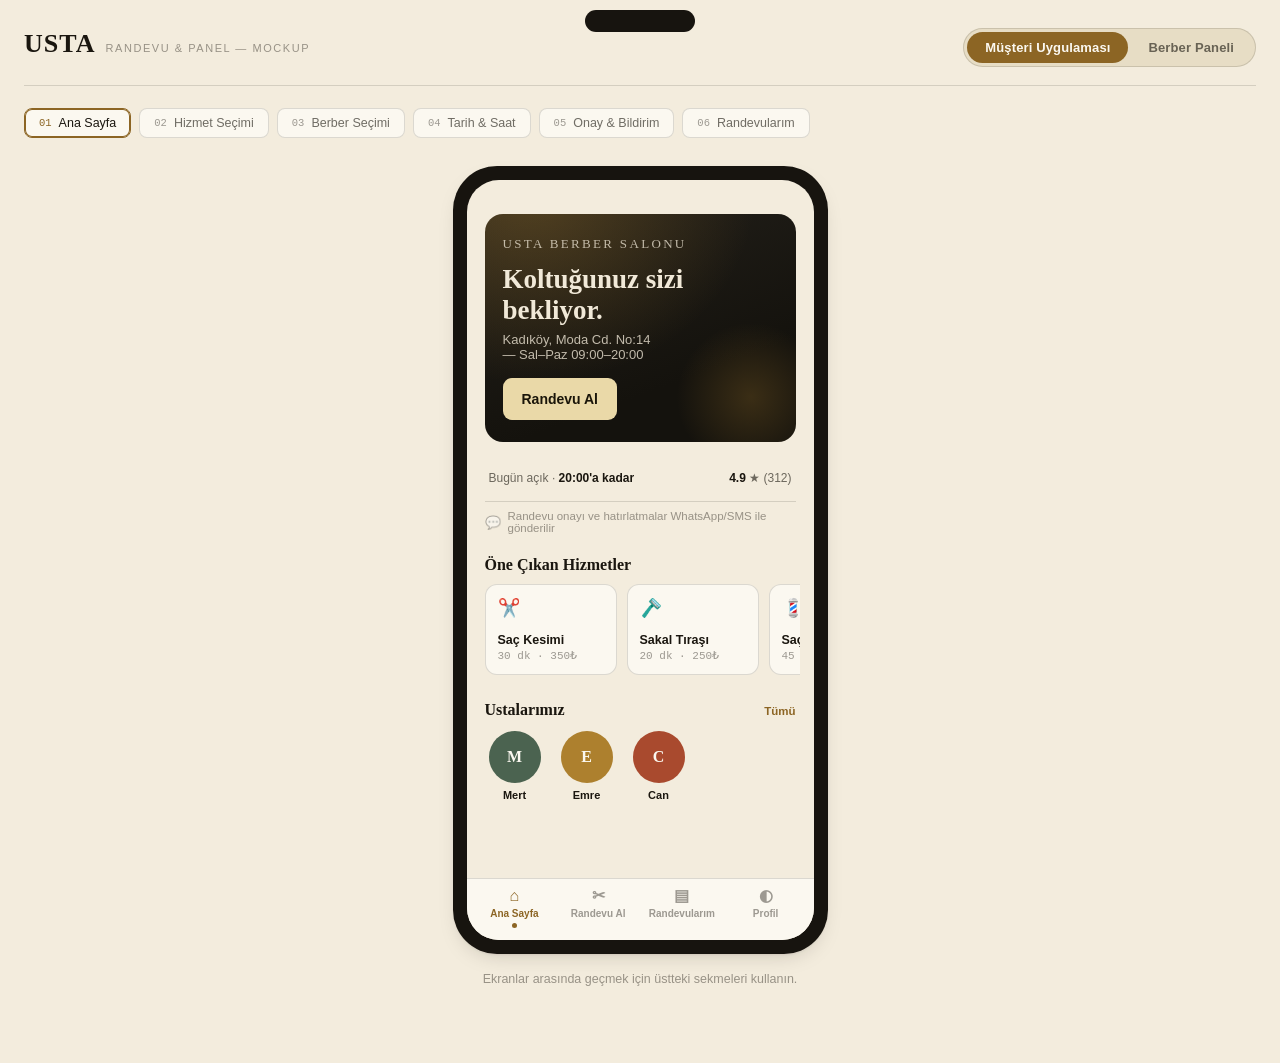
==== public/index.html @ b6a9d885 "Add standalone index.html for static hosting (Vercel) Wraps the mockup fragment in a full HTML docum" ====
<!DOCTYPE html>
<html lang="tr">
<head>
<meta charset="UTF-8">
<meta name="viewport" content="width=device-width, initial-scale=1.0">
<title>USTA — Randevu &amp; Panel Mockup</title>
<style>
  /* ---------- Tokens ---------- */
  :root{
    --ink:#17140F;
    --ink-soft:#2A251C;
    --paper:#F3ECDD;
    --paper-soft:#E7DDC5;
    --brass:#AD802E;
    --brass-strong:#7E5C1E;
    --moss:#4B6350;
    --moss-strong:#374A3C;
    --rust:#A94A2E;

    --bg:#F3ECDD;
    --surface:#FBF8F0;
    --surface-2:#E7DDC5;
    --text:#1A160F;
    --text-muted:rgba(26,22,15,.62);
    --text-faint:rgba(26,22,15,.42);
    --border:rgba(26,22,15,.14);
    --border-strong:rgba(26,22,15,.26);
    --accent:#8C6524;
    --accent-ink:#FBF8F0;
    --shadow: 0 1px 2px rgba(26,22,15,.06), 0 8px 24px -12px rgba(26,22,15,.28);
    --wa-bg:#DCF8C6;
    --wa-text:#1A1509;

    --font-display: "Iowan Old Style","Palatino Linotype",Palatino,"Book Antiqua",Georgia,serif;
    --font-body: -apple-system,BlinkMacSystemFont,"Segoe UI","Helvetica Neue",Arial,sans-serif;
    --font-mono: ui-monospace,"Cascadia Mono","SF Mono",Consolas,"Liberation Mono",monospace;
  }
  @media (prefers-color-scheme: dark){
    :root{
      --bg:#15120D;
      --surface:#211D16;
      --surface-2:#2A251C;
      --text:#F1E9D8;
      --text-muted:rgba(241,233,216,.64);
      --text-faint:rgba(241,233,216,.42);
      --border:rgba(241,233,216,.14);
      --border-strong:rgba(241,233,216,.24);
      --accent:#CDA34F;
      --accent-ink:#1A1509;
      --shadow: 0 1px 2px rgba(0,0,0,.4), 0 12px 28px -14px rgba(0,0,0,.7);
      --wa-bg:#065143;
      --wa-text:#E9EDEF;
    }
  }
  :root[data-theme="dark"]{
    --bg:#15120D; --surface:#211D16; --surface-2:#2A251C;
    --text:#F1E9D8; --text-muted:rgba(241,233,216,.64); --text-faint:rgba(241,233,216,.42);
    --border:rgba(241,233,216,.14); --border-strong:rgba(241,233,216,.24);
    --accent:#CDA34F; --accent-ink:#1A1509;
    --shadow: 0 1px 2px rgba(0,0,0,.4), 0 12px 28px -14px rgba(0,0,0,.7);
    --wa-bg:#065143; --wa-text:#E9EDEF;
  }
  :root[data-theme="light"]{
    --bg:#F3ECDD; --surface:#FBF8F0; --surface-2:#E7DDC5;
    --text:#1A160F; --text-muted:rgba(26,22,15,.62); --text-faint:rgba(26,22,15,.42);
    --border:rgba(26,22,15,.14); --border-strong:rgba(26,22,15,.26);
    --accent:#8C6524; --accent-ink:#FBF8F0;
    --shadow: 0 1px 2px rgba(26,22,15,.06), 0 8px 24px -12px rgba(26,22,15,.28);
    --wa-bg:#DCF8C6; --wa-text:#1A1509;
  }

  *{box-sizing:border-box;}
  html,body{margin:0;padding:0;}
  body{
    background:var(--bg);
    color:var(--text);
    font-family:var(--font-body);
    -webkit-font-smoothing:antialiased;
    min-height:100vh;
  }
  ::selection{ background:var(--accent); color:var(--accent-ink); }
  :focus-visible{ outline:2px solid var(--accent); outline-offset:2px; border-radius:4px; }
  button{ font-family:inherit; }
  @media (prefers-reduced-motion: reduce){
    *{ animation-duration:.001ms !important; transition-duration:.001ms !important; }
  }

  .tabular{ font-variant-numeric:tabular-nums; }

  /* ---------- Outer chrome (prototype shell, deliberately distinct from in-app UI) ---------- */
  .shell{
    max-width:1280px;
    margin:0 auto;
    padding:28px 24px 64px;
  }
  .masthead{
    display:flex;
    align-items:baseline;
    justify-content:space-between;
    gap:24px;
    flex-wrap:wrap;
    padding-bottom:18px;
    margin-bottom:22px;
    border-bottom:1px solid var(--border);
  }
  .brandmark{
    display:flex;
    align-items:baseline;
    gap:10px;
  }
  .brandmark .mark{
    font-family:var(--font-display);
    font-size:26px;
    font-weight:600;
    letter-spacing:.04em;
  }
  .brandmark .sub{
    font-size:11px;
    text-transform:uppercase;
    letter-spacing:.14em;
    color:var(--text-faint);
  }
  .modeswitch{
    display:inline-flex;
    background:var(--surface-2);
    border:1px solid var(--border);
    border-radius:999px;
    padding:3px;
    gap:2px;
  }
  .modeswitch button{
    border:none;
    background:transparent;
    color:var(--text-muted);
    padding:8px 18px;
    border-radius:999px;
    font-size:13px;
    font-weight:600;
    letter-spacing:.01em;
    cursor:pointer;
  }
  .modeswitch button.active{
    background:var(--accent);
    color:var(--accent-ink);
  }

  .screenpills{
    display:flex;
    flex-wrap:wrap;
    gap:8px;
    margin-bottom:28px;
  }
  .screenpills button{
    border:1px solid var(--border);
    background:var(--surface);
    color:var(--text-muted);
    padding:7px 14px;
    border-radius:8px;
    font-size:12.5px;
    cursor:pointer;
    display:flex;
    align-items:center;
    gap:7px;
  }
  .screenpills button .n{
    font-family:var(--font-mono);
    font-size:10.5px;
    color:var(--text-faint);
  }
  .screenpills button.active{
    border-color:var(--accent);
    color:var(--text);
    background:var(--surface);
    box-shadow: inset 0 0 0 1px var(--accent);
  }
  .screenpills button.active .n{ color:var(--accent); }

  .stage{
    display:flex;
    justify-content:center;
  }
  .caption{
    text-align:center;
    margin-top:18px;
    font-size:12.5px;
    color:var(--text-faint);
  }

  /* ---------- Shared UI atoms used inside the frames ---------- */
  .btn{
    display:inline-flex;
    align-items:center;
    justify-content:center;
    gap:8px;
    border-radius:9px;
    border:1px solid transparent;
    font-size:14px;
    font-weight:600;
    padding:12px 18px;
    cursor:pointer;
  }
  .btn-primary{ background:var(--accent); color:var(--accent-ink); }
  .btn-ghost{ background:transparent; color:var(--text); border-color:var(--border-strong); }
  .btn-sm{ padding:8px 12px; font-size:12.5px; border-radius:7px; }

  .pill{
    display:inline-flex;
    align-items:center;
    gap:6px;
    font-size:11.5px;
    font-weight:600;
    letter-spacing:.02em;
    padding:3px 9px;
    border-radius:999px;
  }
  .pill::before{ content:""; width:6px; height:6px; border-radius:50%; background:currentColor; }
  .pill.confirmed{ background:rgba(75,99,80,.14); color:var(--moss); }
  .pill.pending{ background:rgba(173,128,46,.16); color:var(--brass); }
  .pill.cancelled{ background:rgba(169,74,46,.14); color:var(--rust); }
  .pill.done{ background:var(--surface-2); color:var(--text-muted); }

  .avatar{
    display:inline-flex;
    align-items:center;
    justify-content:center;
    border-radius:50%;
    font-family:var(--font-display);
    font-weight:600;
    color:var(--accent-ink);
    flex-shrink:0;
  }

  /* ================= PHONE FRAME ================= */
  .phone{
    width:375px;
    background:var(--ink);
    border-radius:44px;
    padding:14px;
    box-shadow:var(--shadow);
  }
  .phone-screen{
    background:var(--bg);
    border-radius:32px;
    height:760px;
    display:flex;
    flex-direction:column;
    overflow:hidden;
    position:relative;
  }
  .phone-notch{
    position:absolute;
    top:10px; left:50%; transform:translateX(-50%);
    width:110px; height:22px;
    background:var(--ink);
    border-radius:12px;
    z-index:5;
  }
  .phone-body{
    flex:1;
    overflow-y:auto;
    padding:34px 18px 14px;
  }
  .phone-body::-webkit-scrollbar{ width:0; }
  .phone-tabbar{
    display:grid;
    grid-template-columns:repeat(4,1fr);
    border-top:1px solid var(--border);
    background:var(--surface);
    padding:9px 6px 12px;
  }
  .phone-tabbar .tab{
    display:flex; flex-direction:column; align-items:center; gap:4px;
    font-size:10px; color:var(--text-faint); font-weight:600;
  }
  .phone-tabbar .tab .dot{ width:5px;height:5px;border-radius:50%; background:transparent; }
  .phone-tabbar .tab.on{ color:var(--accent); }
  .phone-tabbar .tab.on .dot{ background:var(--accent); }
  .phone-tabbar .glyph{ font-size:16px; line-height:1; }

  .screen{ display:none; }
  .screen.on{ display:block; }

  .h-eyebrow{
    font-size:11px; text-transform:uppercase; letter-spacing:.12em;
    color:var(--text-faint); font-weight:700; margin:0 0 4px;
  }
  .h1{ font-family:var(--font-display); font-size:24px; line-height:1.15; margin:0 0 4px; text-wrap:balance; }
  .h2{ font-family:var(--font-display); font-size:19px; margin:0 0 2px; text-wrap:balance; }
  .p-muted{ color:var(--text-muted); font-size:13.5px; line-height:1.5; margin:0; }

  /* Home screen */
  .hero{
    border-radius:18px;
    padding:22px 18px;
    background:
      radial-gradient(120% 140% at 15% -10%, rgba(173,128,46,.35), transparent 60%),
      linear-gradient(160deg, #23201A, #14120D 70%);
    color:#F1E9D8;
    margin-bottom:18px;
    position:relative;
    overflow:hidden;
  }
  .hero::after{
    content:"";
    position:absolute; right:-30px; bottom:-30px;
    width:150px; height:150px; border-radius:50%;
    background:radial-gradient(circle, rgba(173,128,46,.25), transparent 70%);
  }
  .hero .mark{ font-family:var(--font-display); font-size:13px; letter-spacing:.18em; text-transform:uppercase; opacity:.75; margin-bottom:12px; }
  .hero h1{ font-family:var(--font-display); font-size:27px; margin:0 0 6px; text-wrap:balance; }
  .hero p{ font-size:13px; opacity:.78; margin:0 0 16px; max-width:22ch; }
  .hero .btn-primary{ background:#EAD9A8; color:#1A1509; }

  .infobar{
    display:flex; justify-content:space-between; gap:10px;
    font-size:12px; color:var(--text-muted);
    padding:11px 4px 16px; border-bottom:1px solid var(--border); margin-bottom:16px;
  }
  .infobar b{ color:var(--text); font-weight:600; }

  .hscroll{ display:flex; gap:10px; overflow-x:auto; margin:0 -4px 4px; padding:0 4px 4px; }
  .hscroll::-webkit-scrollbar{ height:0; }
  .svc-chip{
    flex:0 0 auto; width:132px;
    border:1px solid var(--border); border-radius:12px; background:var(--surface);
    padding:12px;
  }
  .svc-chip .icon{ font-size:18px; margin-bottom:14px; }
  .svc-chip .name{ font-size:12.5px; font-weight:700; margin-bottom:2px; }
  .svc-chip .meta{ font-family:var(--font-mono); font-size:11px; color:var(--text-faint); }

  .barberrow{ display:flex; gap:12px; overflow-x:auto; margin:10px -4px 0; padding:2px 4px 4px; }
  .barberrow::-webkit-scrollbar{ height:0; }
  .barber-mini{ flex:0 0 auto; text-align:center; width:60px; }
  .barber-mini .avatar{ width:52px; height:52px; font-size:16px; margin:0 auto 6px; }
  .barber-mini .name{ font-size:11px; font-weight:600; }

  .section-title{ display:flex; align-items:baseline; justify-content:space-between; margin:22px 0 10px; }
  .section-title h2{ font-family:var(--font-display); font-size:16px; margin:0; }
  .section-title a{ font-size:11.5px; color:var(--accent); font-weight:700; text-decoration:none; }

  /* Service selection */
  .cat-label{ font-size:11px; text-transform:uppercase; letter-spacing:.1em; color:var(--text-faint); font-weight:700; margin:18px 0 8px; }
  .cat-label:first-of-type{ margin-top:6px; }
  .svc-row{
    display:flex; align-items:center; gap:12px;
    padding:13px 4px; border-bottom:1px solid var(--border);
    cursor:pointer;
  }
  .svc-row .radio{
    width:20px; height:20px; border-radius:50%; border:2px solid var(--border-strong); flex-shrink:0;
  }
  .svc-row.sel .radio{ border-color:var(--accent); background:radial-gradient(circle, var(--accent) 0 40%, transparent 42%); }
  .svc-row .body{ flex:1; min-width:0; }
  .svc-row .name{ font-size:14px; font-weight:600; }
  .svc-row .dur{ font-size:12px; color:var(--text-faint); font-family:var(--font-mono); }
  .svc-row .price{ font-family:var(--font-mono); font-weight:700; font-size:14px; white-space:nowrap; }
  .svc-row.sel{ background:linear-gradient(90deg, rgba(173,128,46,.08), transparent); }

  .stickybar{
    position:sticky; bottom:0; background:var(--bg);
    padding-top:12px; margin-top:6px;
    display:flex; align-items:center; justify-content:space-between; gap:12px;
    border-top:1px solid var(--border);
  }
  .stickybar .sum{ font-size:12px; color:var(--text-muted); }
  .stickybar .sum b{ display:block; font-family:var(--font-mono); font-size:16px; color:var(--text); }
  .stickybar .btn-primary{ flex-shrink:0; }

  /* Barber selection */
  .barber-card{
    display:flex; gap:12px; align-items:center;
    border:1px solid var(--border); border-radius:14px; padding:12px;
    margin-bottom:10px; cursor:pointer;
  }
  .barber-card.sel{ border-color:var(--accent); box-shadow:inset 0 0 0 1px var(--accent); }
  .barber-card .avatar{ width:48px; height:48px; font-size:15px; }
  .barber-card .name{ font-size:14.5px; font-weight:700; }
  .barber-card .tag{ font-size:11.5px; color:var(--text-muted); }
  .barber-card .next{ margin-left:auto; text-align:right; font-size:11px; color:var(--text-faint); }
  .barber-card .next b{ display:block; font-family:var(--font-mono); color:var(--moss); font-size:12.5px; }
  .barber-card.any{ background:var(--surface-2); border-style:dashed; }

  /* Date / time */
  .datestrip{ display:flex; gap:8px; overflow-x:auto; margin:4px -4px 20px; padding:2px 4px; }
  .datestrip::-webkit-scrollbar{ height:0; }
  .datecell{
    flex:0 0 auto; width:52px; padding:9px 0; border-radius:12px;
    border:1px solid var(--border); text-align:center; cursor:pointer;
  }
  .datecell .d{ font-size:10.5px; color:var(--text-faint); text-transform:uppercase; }
  .datecell .n{ font-family:var(--font-mono); font-weight:700; font-size:16px; }
  .datecell.sel{ background:var(--ink); border-color:var(--ink); color:#F1E9D8; }
  .datecell.sel .d{ color:rgba(241,233,216,.6); }

  .timegrid{ display:grid; grid-template-columns:repeat(3,1fr); gap:8px; }
  .timeslot{
    text-align:center; padding:10px 0; border-radius:9px; border:1px solid var(--border);
    font-family:var(--font-mono); font-size:13px; font-weight:600; cursor:pointer;
  }
  .timeslot.sel{ background:var(--accent); border-color:var(--accent); color:var(--accent-ink); }
  .timeslot.full{ color:var(--text-faint); border-style:dashed; text-decoration:line-through; cursor:not-allowed; }

  /* Confirm */
  .summary-card{
    border:1px solid var(--border); border-radius:16px; padding:16px; background:var(--surface);
  }
  .summary-line{ display:flex; justify-content:space-between; gap:10px; padding:9px 0; border-bottom:1px solid var(--border); font-size:13.5px; }
  .summary-line:last-child{ border-bottom:none; }
  .summary-line .k{ color:var(--text-muted); }
  .summary-line .v{ font-weight:600; text-align:right; }
  .total-line{ display:flex; justify-content:space-between; padding-top:12px; margin-top:4px; border-top:1px dashed var(--border-strong); font-size:15px; }
  .total-line .v{ font-family:var(--font-mono); font-weight:700; }

  .trustline{
    display:flex; align-items:center; gap:7px;
    font-size:11.5px; color:var(--text-faint);
    margin:-8px 0 18px;
  }
  .trustline .g{ font-size:13px; }

  .channel-toggle{ display:flex; gap:8px; margin:10px 0 16px; }
  .ch-opt{
    flex:1; display:flex; align-items:center; justify-content:center; gap:7px;
    padding:10px; border-radius:10px; border:1px solid var(--border-strong);
    background:var(--surface); font-size:13px; font-weight:600; color:var(--text-muted);
    cursor:pointer;
  }
  .ch-opt .ico{ font-size:14px; }
  .ch-opt.sel{ border-color:#3FA746; background:rgba(63,167,70,.12); color:#2F7D37; }
  .ch-opt[data-ch="sms"].sel{ border-color:var(--accent); background:rgba(173,128,46,.14); color:var(--brass-strong); }

  .msg-preview{
    border:1px solid var(--border); border-radius:14px; padding:14px;
    margin-bottom:16px; background:var(--surface);
  }
  .msg-preview-head{ display:flex; align-items:center; gap:8px; font-size:12.5px; font-weight:700; margin-bottom:11px; color:var(--text-muted); }
  .msg-preview-head .dot-ico{
    width:20px; height:20px; border-radius:50%; flex-shrink:0;
    display:flex; align-items:center; justify-content:center; font-size:11px;
    background:#3FA746; color:#fff;
  }
  .chat-bubble{
    background:var(--wa-bg); color:var(--wa-text);
    border-radius:13px 13px 13px 3px; padding:10px 12px;
    font-size:12.5px; line-height:1.55; max-width:90%;
  }
  .chat-bubble p{ margin:0 0 8px; }
  .chat-bubble .ts{ display:block; text-align:right; font-size:10px; color:var(--wa-text); opacity:.55; }
  .chat-bubble .ts .check{ color:#53BDEB; opacity:1; margin-left:3px; }
  .chat-bubble.sms{ background:var(--surface-2); color:var(--text); border-radius:13px; }
  .preview-hint{ font-size:11px; color:var(--text-faint); line-height:1.5; margin:11px 0 0; }
  .fineprint{ font-size:11px; color:var(--text-faint); line-height:1.5; margin-top:14px; }

  .toast{
    position:absolute; left:16px; right:16px; bottom:88px;
    background:var(--ink); color:#F1E9D8;
    padding:12px 14px; border-radius:12px; font-size:12.5px; font-weight:600;
    display:flex; align-items:center; gap:9px; box-shadow:var(--shadow);
    opacity:0; transform:translateY(8px); pointer-events:none;
    transition:opacity .25s ease, transform .25s ease; z-index:20;
  }
  .toast.show{ opacity:1; transform:translateY(0); }

  /* Appointments list */
  .segmented{ display:flex; background:var(--surface-2); border-radius:9px; padding:3px; margin-bottom:16px; }
  .segmented button{ flex:1; border:none; background:transparent; padding:8px; border-radius:7px; font-size:12.5px; font-weight:600; color:var(--text-muted); cursor:pointer; }
  .segmented button.active{ background:var(--surface); color:var(--text); box-shadow:var(--shadow); }

  .appt-card{ border:1px solid var(--border); border-radius:14px; padding:13px; margin-bottom:10px; }
  .appt-card .top{ display:flex; justify-content:space-between; align-items:flex-start; margin-bottom:8px; }
  .appt-card .svc{ font-weight:700; font-size:14px; }
  .appt-card .meta{ font-size:12px; color:var(--text-muted); margin-top:2px; }
  .appt-card .row-actions{ display:flex; gap:8px; margin-top:10px; }

  /* ================= DESKTOP FRAME ================= */
  .desktop{
    width:960px;
    border-radius:14px;
    overflow:hidden;
    box-shadow:var(--shadow);
    border:1px solid var(--border);
  }
  .desktop-chrome{
    background:var(--ink-soft);
    padding:10px 14px;
    display:flex; align-items:center; gap:8px;
  }
  .desktop-chrome .dot{ width:10px; height:10px; border-radius:50%; }
  .desktop-chrome .url{
    margin-left:12px; background:rgba(241,233,216,.08); color:rgba(241,233,216,.55);
    font-size:11.5px; padding:5px 12px; border-radius:6px; font-family:var(--font-mono);
  }
  .desktop-app{ display:flex; height:640px; background:var(--bg); }

  .app-sidebar{
    width:196px; flex-shrink:0;
    background:var(--surface); border-right:1px solid var(--border);
    padding:18px 12px; display:flex; flex-direction:column;
  }
  .app-sidebar .brand{ font-family:var(--font-display); font-size:19px; padding:0 8px 18px; }
  .app-sidebar nav{ display:flex; flex-direction:column; gap:2px; flex:1; }
  .app-sidebar nav a{
    display:flex; align-items:center; gap:10px;
    padding:9px 10px; border-radius:8px; font-size:13px; font-weight:600;
    color:var(--text-muted); text-decoration:none;
  }
  .app-sidebar nav a .g{ font-size:15px; width:18px; text-align:center; }
  .app-sidebar nav a.on{ background:var(--surface-2); color:var(--text); }
  .app-sidebar .who{ display:flex; align-items:center; gap:9px; padding:10px 8px 0; border-top:1px solid var(--border); margin-top:10px; }
  .app-sidebar .who .avatar{ width:30px;height:30px;font-size:12px; }
  .app-sidebar .who .name{ font-size:12.5px; font-weight:700; }
  .app-sidebar .who .role{ font-size:10.5px; color:var(--text-faint); }

  .app-main{ flex:1; min-width:0; display:flex; flex-direction:column; }
  .app-header{
    display:flex; align-items:center; justify-content:space-between;
    padding:16px 22px; border-bottom:1px solid var(--border); flex-shrink:0;
  }
  .app-header h1{ font-family:var(--font-display); font-size:19px; margin:0; }
  .app-content{ flex:1; overflow-y:auto; padding:20px 22px 30px; }

  .dateNav{ display:flex; align-items:center; gap:10px; }
  .dateNav button{ border:1px solid var(--border-strong); background:var(--surface); width:28px; height:28px; border-radius:7px; cursor:pointer; color:var(--text); }
  .dateNav .range{ font-size:13px; font-weight:600; font-family:var(--font-mono); }
  .viewToggle{ display:inline-flex; background:var(--surface-2); border-radius:8px; padding:3px; margin-left:14px; }
  .viewToggle button{ border:none; background:transparent; padding:6px 12px; font-size:12px; font-weight:600; border-radius:6px; cursor:pointer; color:var(--text-muted); }
  .viewToggle button.active{ background:var(--surface); color:var(--text); }

  /* Calendar grid */
  .legend{ display:flex; gap:16px; margin-bottom:14px; font-size:12px; color:var(--text-muted); }
  .legend span{ display:flex; align-items:center; gap:6px; }
  .legend i{ width:8px; height:8px; border-radius:2px; display:inline-block; }

  .cal-wrap{ border:1px solid var(--border); border-radius:12px; overflow:hidden; }
  .cal-head{ display:grid; grid-template-columns:56px repeat(3,1fr); background:var(--surface); border-bottom:1px solid var(--border); }
  .cal-head .staffcol{ padding:10px 12px; border-left:1px solid var(--border); display:flex; align-items:center; gap:8px; }
  .cal-head .staffcol .avatar{ width:24px;height:24px;font-size:10px; }
  .cal-head .staffcol .name{ font-size:12.5px; font-weight:700; }

  .cal-body{ display:grid; grid-template-columns:56px repeat(3,1fr); position:relative; }
  .cal-gutter{ display:flex; flex-direction:column; }
  .cal-gutter .hr{ height:64px; text-align:right; padding-right:8px; font-size:10.5px; color:var(--text-faint); font-family:var(--font-mono); transform:translateY(-6px); }
  .cal-col{
    position:relative; border-left:1px solid var(--border);
    background-image:repeating-linear-gradient(to bottom, transparent 0, transparent 63px, var(--border) 63px, var(--border) 64px);
    height:640px;
  }
  .appt-block{
    position:absolute; left:5px; right:5px;
    border-radius:8px; padding:6px 8px; font-size:11px; overflow:hidden;
    border-left:3px solid;
  }
  .appt-block .t{ font-family:var(--font-mono); font-weight:700; font-size:10.5px; opacity:.8; }
  .appt-block .n{ font-weight:700; margin:1px 0; }
  .appt-block .s{ opacity:.75; }
  .appt-block.confirmed{ background:rgba(75,99,80,.14); border-color:var(--moss); color:var(--moss-strong); }
  .appt-block.pending{ background:rgba(173,128,46,.14); border-color:var(--brass); color:var(--brass-strong); }
  .appt-block.cancelled{ background:var(--surface-2); border-color:var(--text-faint); color:var(--text-faint); text-decoration:line-through; }

  /* Services table */
  .toolbar{ display:flex; justify-content:space-between; align-items:center; margin-bottom:14px; }
  .search{ border:1px solid var(--border-strong); border-radius:8px; padding:8px 12px; font-size:12.5px; color:var(--text-faint); background:var(--surface); width:220px; }

  .table{ width:100%; border-collapse:collapse; border:1px solid var(--border); border-radius:12px; overflow:hidden; }
  .table th{ text-align:left; font-size:11px; text-transform:uppercase; letter-spacing:.06em; color:var(--text-faint); background:var(--surface); padding:11px 14px; border-bottom:1px solid var(--border); font-weight:700; }
  .table td{ padding:12px 14px; border-bottom:1px solid var(--border); font-size:13px; }
  .table tr:last-child td{ border-bottom:none; }
  .table td.price, .table th.price{ font-family:var(--font-mono); }
  .switch{ width:32px; height:18px; border-radius:999px; background:var(--surface-2); position:relative; display:inline-block; }
  .switch.on{ background:var(--moss); }
  .switch::after{ content:""; position:absolute; top:2px; left:2px; width:14px; height:14px; border-radius:50%; background:var(--surface); transition:.15s; }
  .switch.on::after{ left:16px; background:#fff; }

  /* Staff cards */
  .staffgrid{ display:grid; grid-template-columns:repeat(3,1fr); gap:14px; }
  .staffcard{ border:1px solid var(--border); border-radius:14px; padding:16px; }
  .staffcard .avatar{ width:44px;height:44px;font-size:15px; margin-bottom:10px; }
  .staffcard .name{ font-weight:700; font-size:14.5px; }
  .staffcard .role{ font-size:11.5px; color:var(--text-faint); margin-bottom:10px; }
  .staffcard .days{ display:flex; gap:4px; margin-bottom:12px; }
  .staffcard .days span{ width:22px; height:22px; border-radius:6px; background:var(--surface-2); font-size:10px; display:flex; align-items:center; justify-content:center; color:var(--text-faint); font-weight:700; }
  .staffcard .days span.on{ background:var(--accent); color:var(--accent-ink); }

  /* Analytics */
  .stat-row{ display:grid; grid-template-columns:repeat(4,1fr); gap:14px; margin-bottom:20px; }
  .stat-tile{ border:1px solid var(--border); border-radius:14px; padding:15px; }
  .stat-tile .label{ font-size:11.5px; color:var(--text-faint); margin-bottom:8px; }
  .stat-tile .value{ font-family:var(--font-mono); font-size:24px; font-weight:700; }
  .stat-tile .delta{ font-size:11.5px; margin-top:5px; font-weight:600; }
  .stat-tile .delta.up{ color:var(--moss); }
  .stat-tile .delta.down{ color:var(--rust); }

  .panel-row{ display:grid; grid-template-columns:1.4fr 1fr; gap:14px; }
  .panel{ border:1px solid var(--border); border-radius:14px; padding:16px; }
  .panel h3{ font-family:var(--font-display); font-size:15px; margin:0 0 14px; }
  .bars{ display:flex; align-items:flex-end; gap:10px; height:150px; }
  .bars .bar{ flex:1; display:flex; flex-direction:column; align-items:center; justify-content:flex-end; gap:6px; }
  .bars .bar .fill{ width:100%; background:linear-gradient(180deg, var(--accent), var(--brass-strong)); border-radius:5px 5px 2px 2px; }
  .bars .bar .lbl{ font-size:10.5px; color:var(--text-faint); }
  .ranklist{ display:flex; flex-direction:column; gap:11px; }
  .ranklist .row{ display:flex; align-items:center; gap:10px; }
  .ranklist .row .rk{ font-family:var(--font-mono); font-size:11px; color:var(--text-faint); width:14px; }
  .ranklist .row .nm{ flex:1; font-size:12.5px; font-weight:600; }
  .ranklist .row .ct{ font-family:var(--font-mono); font-size:12px; color:var(--text-muted); }

  @media (max-width: 1040px){
    .stage{ overflow-x:auto; }
  }
</style>
</head>
<body>
<div class="shell">
  <div class="masthead">
    <div class="brandmark">
      <span class="mark">USTA</span>
      <span class="sub">Randevu &amp; Panel — Mockup</span>
    </div>
    <div class="modeswitch" id="modeSwitch">
      <button data-mode="customer" class="active">Müşteri Uygulaması</button>
      <button data-mode="dashboard">Berber Paneli</button>
    </div>
  </div>

  <div class="screenpills" id="customerPills">
    <button data-screen="c-home" class="active"><span class="n">01</span>Ana Sayfa</button>
    <button data-screen="c-service"><span class="n">02</span>Hizmet Seçimi</button>
    <button data-screen="c-barber"><span class="n">03</span>Berber Seçimi</button>
    <button data-screen="c-time"><span class="n">04</span>Tarih &amp; Saat</button>
    <button data-screen="c-confirm"><span class="n">05</span>Onay &amp; Bildirim</button>
    <button data-screen="c-appts"><span class="n">06</span>Randevularım</button>
  </div>
  <div class="screenpills" id="dashboardPills" style="display:none">
    <button data-screen="d-cal" class="active"><span class="n">01</span>Takvim</button>
    <button data-screen="d-svc"><span class="n">02</span>Hizmetler</button>
    <button data-screen="d-staff"><span class="n">03</span>Berberler</button>
    <button data-screen="d-analytics"><span class="n">04</span>Analitik</button>
  </div>

  <div class="stage">

    <!-- ============ CUSTOMER (PHONE) ============ -->
    <div id="customerFrame" class="phone">
      <div class="phone-notch"></div>
      <div class="phone-screen">
        <div class="phone-body">

          <!-- 01 Home -->
          <section class="screen on" id="c-home">
            <div class="hero">
              <div class="mark">Usta Berber Salonu</div>
              <h1>Koltuğunuz sizi<br>bekliyor.</h1>
              <p>Kadıköy, Moda Cd. No:14 — Sal–Paz 09:00–20:00</p>
              <button class="btn btn-primary">Randevu Al</button>
            </div>
            <div class="infobar">
              <span>Bugün açık · <b>20:00'a kadar</b></span>
              <span><b>4.9</b> ★ (312)</span>
            </div>
            <div class="trustline"><span class="g">💬</span>Randevu onayı ve hatırlatmalar WhatsApp/SMS ile gönderilir</div>
            <div class="section-title"><h2>Öne Çıkan Hizmetler</h2></div>
            <div class="hscroll">
              <div class="svc-chip"><div class="icon">✂️</div><div class="name">Saç Kesimi</div><div class="meta">30 dk · 350₺</div></div>
              <div class="svc-chip"><div class="icon">🪒</div><div class="name">Sakal Tıraşı</div><div class="meta">20 dk · 250₺</div></div>
              <div class="svc-chip"><div class="icon">💈</div><div class="name">Saç + Sakal</div><div class="meta">45 dk · 500₺</div></div>
            </div>
            <div class="section-title"><h2>Ustalarımız</h2><a href="#">Tümü</a></div>
            <div class="barberrow">
              <div class="barber-mini"><div class="avatar" style="background:var(--moss)">M</div><div class="name">Mert</div></div>
              <div class="barber-mini"><div class="avatar" style="background:var(--brass)">E</div><div class="name">Emre</div></div>
              <div class="barber-mini"><div class="avatar" style="background:var(--rust)">C</div><div class="name">Can</div></div>
            </div>
          </section>

          <!-- 02 Service selection -->
          <section class="screen" id="c-service">
            <div class="h-eyebrow">Adım 1 / 4</div>
            <h1 class="h1">Hizmet seçin</h1>
            <p class="p-muted">Birden fazla hizmet birlikte alınabilir.</p>

            <div class="cat-label">Saç</div>
            <div class="svc-row sel"><div class="radio"></div><div class="body"><div class="name">Saç Kesimi</div><div class="dur">30 dk</div></div><div class="price">350₺</div></div>
            <div class="svc-row"><div class="radio"></div><div class="body"><div class="name">Çocuk Kesimi</div><div class="dur">25 dk</div></div><div class="price">300₺</div></div>
            <div class="svc-row"><div class="radio"></div><div class="body"><div class="name">Saç Yıkama &amp; Fön</div><div class="dur">15 dk</div></div><div class="price">250₺</div></div>
            <div class="cat-label">Sakal</div>
            <div class="svc-row"><div class="radio"></div><div class="body"><div class="name">Sakal Tıraşı</div><div class="dur">20 dk</div></div><div class="price">250₺</div></div>
            <div class="svc-row"><div class="radio"></div><div class="body"><div class="name">Ustura Sakal</div><div class="dur">30 dk</div></div><div class="price">300₺</div></div>
            <div class="cat-label">Paketler</div>
            <div class="svc-row"><div class="radio"></div><div class="body"><div class="name">Saç + Sakal</div><div class="dur">45 dk</div></div><div class="price">500₺</div></div>
            <div class="svc-row"><div class="radio"></div><div class="body"><div class="name">Damat Tıraşı</div><div class="dur">60 dk</div></div><div class="price">3.000₺</div></div>

            <div class="stickybar">
              <div class="sum">1 hizmet seçildi<b>350₺ · 30 dk</b></div>
              <button class="btn btn-primary">Devam Et</button>
            </div>
          </section>

          <!-- 03 Barber selection -->
          <section class="screen" id="c-barber">
            <div class="h-eyebrow">Adım 2 / 4</div>
            <h1 class="h1">Ustanızı seçin</h1>
            <p class="p-muted" style="margin-bottom:16px">Saç Kesimi için müsait ustalar.</p>

            <div class="barber-card any sel">
              <div class="avatar" style="background:var(--ink); color:#F1E9D8">?</div>
              <div><div class="name">Farketmez</div><div class="tag">İlk müsait usta</div></div>
              <div class="next"><span>Bugün</span><b>14:30</b></div>
            </div>
            <div class="barber-card">
              <div class="avatar" style="background:var(--moss)">M</div>
              <div><div class="name">Mert Usta</div><div class="tag">Klasik kesim, sakal şekillendirme</div></div>
              <div class="next"><span>Bugün</span><b>15:00</b></div>
            </div>
            <div class="barber-card">
              <div class="avatar" style="background:var(--brass)">E</div>
              <div><div class="name">Emre Usta</div><div class="tag">Fade, çocuk kesimi</div></div>
              <div class="next"><span>Yarın</span><b>10:00</b></div>
            </div>
            <div class="barber-card">
              <div class="avatar" style="background:var(--rust)">C</div>
              <div><div class="name">Can Usta</div><div class="tag">Ustura sakal</div></div>
              <div class="next"><span>Bugün</span><b>17:45</b></div>
            </div>

            <div class="stickybar" style="border-top:none">
              <div></div>
              <button class="btn btn-primary" style="width:100%">Devam Et</button>
            </div>
          </section>

          <!-- 04 Date/time -->
          <section class="screen" id="c-time">
            <div class="h-eyebrow">Adım 3 / 4</div>
            <h1 class="h1">Tarih ve saat</h1>
            <p class="p-muted" style="margin-bottom:14px">Mert Usta · Saç Kesimi (30 dk)</p>

            <div class="datestrip">
              <div class="datecell"><div class="d">Sal</div><div class="n">21</div></div>
              <div class="datecell sel"><div class="d">Çar</div><div class="n">22</div></div>
              <div class="datecell"><div class="d">Per</div><div class="n">23</div></div>
              <div class="datecell"><div class="d">Cum</div><div class="n">24</div></div>
              <div class="datecell"><div class="d">Cmt</div><div class="n">25</div></div>
              <div class="datecell"><div class="d">Paz</div><div class="n">26</div></div>
            </div>

            <div class="cat-label" style="margin-top:0">Müsait Saatler</div>
            <div class="timegrid">
              <div class="timeslot">10:00</div>
              <div class="timeslot full">10:30</div>
              <div class="timeslot">11:00</div>
              <div class="timeslot">13:30</div>
              <div class="timeslot sel">14:30</div>
              <div class="timeslot">15:00</div>
              <div class="timeslot full">15:30</div>
              <div class="timeslot">16:00</div>
              <div class="timeslot">17:45</div>
            </div>

            <div class="stickybar">
              <div class="sum">Seçilen<b>22 Tem · 14:30</b></div>
              <button class="btn btn-primary">Devam Et</button>
            </div>
          </section>

          <!-- 05 Confirm -->
          <section class="screen" id="c-confirm">
            <div class="h-eyebrow">Adım 4 / 4</div>
            <h1 class="h1">Randevu özeti</h1>

            <div class="summary-card" style="margin:14px 0">
              <div class="summary-line"><span class="k">Hizmet</span><span class="v">Saç Kesimi</span></div>
              <div class="summary-line"><span class="k">Usta</span><span class="v">Mert Usta</span></div>
              <div class="summary-line"><span class="k">Tarih</span><span class="v">22 Temmuz, Çarşamba</span></div>
              <div class="summary-line"><span class="k">Saat</span><span class="v tabular">14:30 – 15:00</span></div>
              <div class="total-line"><span>Toplam</span><span class="v">350₺</span></div>
            </div>

            <div class="cat-label" style="margin-top:18px">Onay &amp; hatırlatma nereden gönderilsin?</div>
            <div class="channel-toggle" id="channelToggle">
              <button class="ch-opt sel" data-ch="wa" type="button"><span class="ico">💬</span>WhatsApp</button>
              <button class="ch-opt" data-ch="sms" type="button"><span class="ico">✉️</span>SMS</button>
            </div>

            <div class="msg-preview">
              <div class="msg-preview-head"><span class="dot-ico wa" id="previewIcon">💬</span><span id="previewHeadLabel">USTA Berber Salonu</span></div>
              <div class="chat-bubble wa" id="previewBubble">
                <p>✅ Randevunuz onaylandı!<br><b>22 Temmuz Çarşamba, 14:30</b><br>Mert Usta · Saç Kesimi (350₺)<br>📍 Kadıköy, Moda Cd. No:14</p>
                <span class="ts">14:02 <span class="check">✓✓</span></span>
              </div>
              <p class="preview-hint">Randevudan 24 saat ve 2 saat önce otomatik hatırlatma da aynı kanaldan gönderilir.</p>
            </div>

            <button class="btn btn-primary" style="width:100%" id="confirmBtn" type="button">Randevuyu Onayla</button>
            <p class="fineprint">Randevu saatinden 6 saat öncesine kadar ücretsiz iptal edebilirsiniz.</p>
          </section>

          <!-- 06 My appointments -->
          <section class="screen" id="c-appts">
            <h1 class="h1">Randevularım</h1>
            <div class="segmented" style="margin-top:14px">
              <button class="active">Yaklaşan</button>
              <button>Geçmiş</button>
            </div>

            <div class="appt-card">
              <div class="top"><div><div class="svc">Saç Kesimi</div><div class="meta">Mert Usta · 22 Tem, 14:30 · 350₺</div></div><span class="pill confirmed">Onaylandı</span></div>
              <div class="row-actions"><button class="btn btn-ghost btn-sm" style="flex:1">Yeniden Planla</button><button class="btn btn-ghost btn-sm" style="flex:1">İptal Et</button></div>
            </div>
            <div class="appt-card">
              <div class="top"><div><div class="svc">Saç + Sakal</div><div class="meta">Can Usta · 2 Ağu, 11:00 · 500₺</div></div><span class="pill pending">Onay Bekliyor</span></div>
              <div class="row-actions"><button class="btn btn-ghost btn-sm" style="flex:1">İptal Et</button></div>
            </div>
            <div class="appt-card" style="opacity:.7">
              <div class="top"><div><div class="svc">Sakal Tıraşı</div><div class="meta">Emre Usta · 30 Haz, 16:00 · 250₺</div></div><span class="pill done">Tamamlandı</span></div>
              <div class="row-actions"><button class="btn btn-ghost btn-sm" style="flex:1">Tekrar Randevu Al</button></div>
            </div>
          </section>

        </div>
        <div class="toast" id="apptToast"><span>✅</span><span id="toastMsg">Randevunuz alındı — WhatsApp'tan onay gönderildi.</span></div>
        <div class="phone-tabbar">
          <div class="tab on"><span class="glyph">⌂</span>Ana Sayfa<span class="dot"></span></div>
          <div class="tab"><span class="glyph">✂</span>Randevu Al<span class="dot"></span></div>
          <div class="tab"><span class="glyph">▤</span>Randevularım<span class="dot"></span></div>
          <div class="tab"><span class="glyph">◐</span>Profil<span class="dot"></span></div>
        </div>
      </div>
    </div>

    <!-- ============ DASHBOARD (DESKTOP) ============ -->
    <div id="dashboardFrame" class="desktop" style="display:none">
      <div class="desktop-chrome">
        <span class="dot" style="background:#E0665A"></span>
        <span class="dot" style="background:#E4B252"></span>
        <span class="dot" style="background:#5FA773"></span>
        <span class="url">panel.ustaberber.com</span>
      </div>
      <div class="desktop-app">
        <aside class="app-sidebar">
          <div class="brand">USTA</div>
          <nav>
            <a class="on"><span class="g">▦</span>Takvim</a>
            <a><span class="g">✂</span>Hizmetler</a>
            <a><span class="g">◐</span>Berberler</a>
            <a><span class="g">☰</span>Müşteriler</a>
            <a><span class="g">◈</span>Analitik</a>
            <a><span class="g">⚙</span>Ayarlar</a>
          </nav>
          <div class="who">
            <div class="avatar" style="background:var(--accent);width:30px;height:30px;font-size:12px">M</div>
            <div><div class="name">Mert Usta</div><div class="role">İşletme Sahibi</div></div>
          </div>
        </aside>

        <main class="app-main">
          <!-- 01 Calendar -->
          <section class="screen on" id="d-cal">
            <div class="app-header">
              <div class="dateNav">
                <h1>21–27 Temmuz</h1>
                <button>‹</button><button>›</button>
                <div class="viewToggle"><button class="active">Hafta</button><button>Gün</button></div>
              </div>
              <button class="btn btn-primary btn-sm">+ Yeni Randevu</button>
            </div>
            <div class="app-content">
              <div class="legend">
                <span><i style="background:var(--moss)"></i>Onaylandı</span>
                <span><i style="background:var(--brass)"></i>Onay Bekliyor</span>
                <span><i style="background:var(--text-faint)"></i>İptal</span>
              </div>
              <div class="cal-wrap">
                <div class="cal-head">
                  <div></div>
                  <div class="staffcol"><div class="avatar" style="background:var(--moss);width:24px;height:24px;font-size:10px">M</div><div class="name">Mert</div></div>
                  <div class="staffcol"><div class="avatar" style="background:var(--brass);width:24px;height:24px;font-size:10px">E</div><div class="name">Emre</div></div>
                  <div class="staffcol"><div class="avatar" style="background:var(--rust);width:24px;height:24px;font-size:10px">C</div><div class="name">Can</div></div>
                </div>
                <div class="cal-body">
                  <div class="cal-gutter">
                    <div class="hr">09:00</div><div class="hr">10:00</div><div class="hr">11:00</div><div class="hr">12:00</div>
                    <div class="hr">13:00</div><div class="hr">14:00</div><div class="hr">15:00</div><div class="hr">16:00</div>
                    <div class="hr">17:00</div><div class="hr">18:00</div>
                  </div>
                  <div class="cal-col">
                    <div class="appt-block confirmed" style="top:6px;height:60px"><div class="t">09:00–10:00</div><div class="n">Kerem Aydın</div><div class="s">Saç + Sakal</div></div>
                    <div class="appt-block confirmed" style="top:352px;height:60px"><div class="t">14:30–15:00</div><div class="n">Kerem Aydın</div><div class="s">Saç Kesimi</div></div>
                    <div class="appt-block pending" style="top:480px;height:60px"><div class="t">16:30–17:00</div><div class="n">Deniz Kaya</div><div class="s">Saç Kesimi</div></div>
                  </div>
                  <div class="cal-col">
                    <div class="appt-block cancelled" style="top:70px;height:32px"><div class="t">10:30</div><div class="n">Ali Veli</div></div>
                    <div class="appt-block confirmed" style="top:194px;height:60px"><div class="t">12:00–12:30</div><div class="n">Burak Şen</div><div class="s">Sakal Tıraşı</div></div>
                    <div class="appt-block pending" style="top:416px;height:60px"><div class="t">15:30–16:00</div><div class="n">Onur Yıldız</div><div class="s">Çocuk Kesimi</div></div>
                  </div>
                  <div class="cal-col">
                    <div class="appt-block confirmed" style="top:135px;height:90px"><div class="t">11:30–12:15</div><div class="n">Selim Ak</div><div class="s">Saç + Sakal</div></div>
                    <div class="appt-block confirmed" style="top:544px;height:60px"><div class="t">17:45–18:15</div><div class="n">Barış Er</div><div class="s">Ustura Sakal</div></div>
                  </div>
                </div>
              </div>
            </div>
          </section>

          <!-- 02 Services -->
          <section class="screen" id="d-svc">
            <div class="app-header"><h1>Hizmetler</h1><button class="btn btn-primary btn-sm">+ Hizmet Ekle</button></div>
            <div class="app-content">
              <div class="toolbar"><input class="search" placeholder="Hizmet ara…" disabled><span style="font-size:12px;color:var(--text-faint)">7 hizmet</span></div>
              <table class="table">
                <thead><tr><th>Hizmet</th><th>Kategori</th><th class="price">Süre</th><th class="price">Fiyat</th><th>Durum</th><th></th></tr></thead>
                <tbody>
                  <tr><td>Saç Kesimi</td><td>Saç</td><td class="price">30 dk</td><td class="price">350₺</td><td><span class="switch on"></span></td><td style="color:var(--accent);font-weight:600;font-size:12px">Düzenle</td></tr>
                  <tr><td>Çocuk Kesimi</td><td>Saç</td><td class="price">25 dk</td><td class="price">300₺</td><td><span class="switch on"></span></td><td style="color:var(--accent);font-weight:600;font-size:12px">Düzenle</td></tr>
                  <tr><td>Saç Yıkama &amp; Fön</td><td>Saç</td><td class="price">15 dk</td><td class="price">250₺</td><td><span class="switch"></span></td><td style="color:var(--accent);font-weight:600;font-size:12px">Düzenle</td></tr>
                  <tr><td>Sakal Tıraşı</td><td>Sakal</td><td class="price">20 dk</td><td class="price">250₺</td><td><span class="switch on"></span></td><td style="color:var(--accent);font-weight:600;font-size:12px">Düzenle</td></tr>
                  <tr><td>Ustura Sakal</td><td>Sakal</td><td class="price">30 dk</td><td class="price">300₺</td><td><span class="switch on"></span></td><td style="color:var(--accent);font-weight:600;font-size:12px">Düzenle</td></tr>
                  <tr><td>Saç + Sakal</td><td>Paket</td><td class="price">45 dk</td><td class="price">500₺</td><td><span class="switch on"></span></td><td style="color:var(--accent);font-weight:600;font-size:12px">Düzenle</td></tr>
                  <tr><td>Damat Tıraşı</td><td>Paket</td><td class="price">60 dk</td><td class="price">3.000₺</td><td><span class="switch on"></span></td><td style="color:var(--accent);font-weight:600;font-size:12px">Düzenle</td></tr>
                </tbody>
              </table>
            </div>
          </section>

          <!-- 03 Staff -->
          <section class="screen" id="d-staff">
            <div class="app-header"><h1>Berberler</h1><button class="btn btn-primary btn-sm">+ Berber Ekle</button></div>
            <div class="app-content">
              <div class="staffgrid">
                <div class="staffcard">
                  <div class="avatar" style="background:var(--moss)">M</div>
                  <div class="name">Mert Usta</div><div class="role">İşletme Sahibi · Berber</div>
                  <div class="days"><span class="on">P</span><span class="on">S</span><span class="on">Ç</span><span class="on">P</span><span class="on">C</span><span class="on">C</span><span>P</span></div>
                  <div style="font-size:12px;color:var(--text-faint)">Klasik kesim, sakal şekillendirme</div>
                </div>
                <div class="staffcard">
                  <div class="avatar" style="background:var(--brass)">E</div>
                  <div class="name">Emre Usta</div><div class="role">Berber</div>
                  <div class="days"><span>P</span><span class="on">S</span><span class="on">Ç</span><span class="on">P</span><span class="on">C</span><span class="on">C</span><span class="on">P</span></div>
                  <div style="font-size:12px;color:var(--text-faint)">Fade, çocuk kesimi</div>
                </div>
                <div class="staffcard">
                  <div class="avatar" style="background:var(--rust)">C</div>
                  <div class="name">Can Usta</div><div class="role">Berber</div>
                  <div class="days"><span class="on">P</span><span class="on">S</span><span>Ç</span><span class="on">P</span><span class="on">C</span><span class="on">C</span><span>P</span></div>
                  <div style="font-size:12px;color:var(--text-faint)">Ustura sakal</div>
                </div>
              </div>
            </div>
          </section>

          <!-- 04 Analytics -->
          <section class="screen" id="d-analytics">
            <div class="app-header"><h1>Analitik</h1><div class="viewToggle"><button class="active">Bu Hafta</button><button>Bu Ay</button></div></div>
            <div class="app-content">
              <div class="stat-row">
                <div class="stat-tile"><div class="label">Gelir</div><div class="value">34.180₺</div><div class="delta up">↑ %12 geçen haftaya göre</div></div>
                <div class="stat-tile"><div class="label">Randevu Sayısı</div><div class="value">96</div><div class="delta up">↑ %6</div></div>
                <div class="stat-tile"><div class="label">Doluluk Oranı</div><div class="value">%78</div><div class="delta down">↓ %3</div></div>
                <div class="stat-tile"><div class="label">İptal / No-show</div><div class="value">7</div><div class="delta down">↓ %2</div></div>
              </div>
              <div class="panel-row">
                <div class="panel">
                  <h3>Günlük Gelir</h3>
                  <div class="bars">
                    <div class="bar"><div class="fill" style="height:58%"></div><div class="lbl">Pzt</div></div>
                    <div class="bar"><div class="fill" style="height:71%"></div><div class="lbl">Sal</div></div>
                    <div class="bar"><div class="fill" style="height:44%"></div><div class="lbl">Çar</div></div>
                    <div class="bar"><div class="fill" style="height:80%"></div><div class="lbl">Per</div></div>
                    <div class="bar"><div class="fill" style="height:93%"></div><div class="lbl">Cum</div></div>
                    <div class="bar"><div class="fill" style="height:100%"></div><div class="lbl">Cmt</div></div>
                    <div class="bar"><div class="fill" style="height:36%"></div><div class="lbl">Paz</div></div>
                  </div>
                </div>
                <div class="panel">
                  <h3>Popüler Hizmetler</h3>
                  <div class="ranklist">
                    <div class="row"><span class="rk">01</span><span class="nm">Saç Kesimi</span><span class="ct">38</span></div>
                    <div class="row"><span class="rk">02</span><span class="nm">Saç + Sakal</span><span class="ct">27</span></div>
                    <div class="row"><span class="rk">03</span><span class="nm">Sakal Tıraşı</span><span class="ct">19</span></div>
                    <div class="row"><span class="rk">04</span><span class="nm">Ustura Sakal</span><span class="ct">8</span></div>
                    <div class="row"><span class="rk">05</span><span class="nm">Çocuk Kesimi</span><span class="ct">4</span></div>
                  </div>
                </div>
              </div>
            </div>
          </section>

        </main>
      </div>
    </div>

  </div>
  <p class="caption" id="caption">Ekranlar arasında geçmek için üstteki sekmeleri kullanın.</p>
</div>

<script>
  (function(){
    var mode = 'customer';
    var modeButtons = document.querySelectorAll('#modeSwitch button');
    var customerPills = document.getElementById('customerPills');
    var dashboardPills = document.getElementById('dashboardPills');
    var customerFrame = document.getElementById('customerFrame');
    var dashboardFrame = document.getElementById('dashboardFrame');

    modeButtons.forEach(function(btn){
      btn.addEventListener('click', function(){
        mode = btn.getAttribute('data-mode');
        modeButtons.forEach(function(b){ b.classList.toggle('active', b === btn); });
        if(mode === 'customer'){
          customerPills.style.display = 'flex';
          dashboardPills.style.display = 'none';
          customerFrame.style.display = 'block';
          dashboardFrame.style.display = 'none';
        } else {
          customerPills.style.display = 'none';
          dashboardPills.style.display = 'flex';
          customerFrame.style.display = 'none';
          dashboardFrame.style.display = 'block';
        }
      });
    });

    function wirePills(container){
      var buttons = container.querySelectorAll('button');
      buttons.forEach(function(btn){
        btn.addEventListener('click', function(){
          var target = btn.getAttribute('data-screen');
          buttons.forEach(function(b){ b.classList.toggle('active', b === btn); });
          document.querySelectorAll('#' + (container === customerPills ? 'customerFrame' : 'dashboardFrame') + ' .screen')
            .forEach(function(s){ s.classList.toggle('on', s.id === target); });
        });
      });
    }
    wirePills(customerPills);
    wirePills(dashboardPills);

    // --- Confirm screen: channel toggle + WhatsApp/SMS preview + confirm action ---
    var selectedChannel = 'wa';
    var channelToggle = document.getElementById('channelToggle');
    var previewBubble = document.getElementById('previewBubble');
    var previewIcon = document.getElementById('previewIcon');
    var previewHeadLabel = document.getElementById('previewHeadLabel');

    function updatePreview(){
      if(!previewBubble) return;
      if(selectedChannel === 'sms'){
        previewBubble.classList.add('sms');
        previewHeadLabel.textContent = 'SMS Bildirimi';
        previewIcon.textContent = '✉️';
        previewIcon.style.background = 'var(--accent)';
      } else {
        previewBubble.classList.remove('sms');
        previewHeadLabel.textContent = 'USTA Berber Salonu';
        previewIcon.textContent = '💬';
        previewIcon.style.background = '#3FA746';
      }
    }
    if(channelToggle){
      channelToggle.querySelectorAll('.ch-opt').forEach(function(btn){
        btn.addEventListener('click', function(){
          selectedChannel = btn.getAttribute('data-ch');
          channelToggle.querySelectorAll('.ch-opt').forEach(function(b){ b.classList.toggle('sel', b === btn); });
          updatePreview();
        });
      });
    }

    var confirmBtn = document.getElementById('confirmBtn');
    var toast = document.getElementById('apptToast');
    var toastMsg = document.getElementById('toastMsg');
    if(confirmBtn){
      confirmBtn.addEventListener('click', function(){
        toastMsg.textContent = selectedChannel === 'sms'
          ? 'Randevunuz alındı — SMS ile onay gönderildi.'
          : "Randevunuz alındı — WhatsApp'tan onay gönderildi.";
        toast.classList.add('show');
        setTimeout(function(){
          document.querySelectorAll('#customerFrame .screen').forEach(function(s){ s.classList.toggle('on', s.id === 'c-appts'); });
          customerPills.querySelectorAll('button').forEach(function(b){ b.classList.toggle('active', b.getAttribute('data-screen') === 'c-appts'); });
        }, 900);
        setTimeout(function(){ toast.classList.remove('show'); }, 2600);
      });
    }
  })();
</script>
</body>
</html>
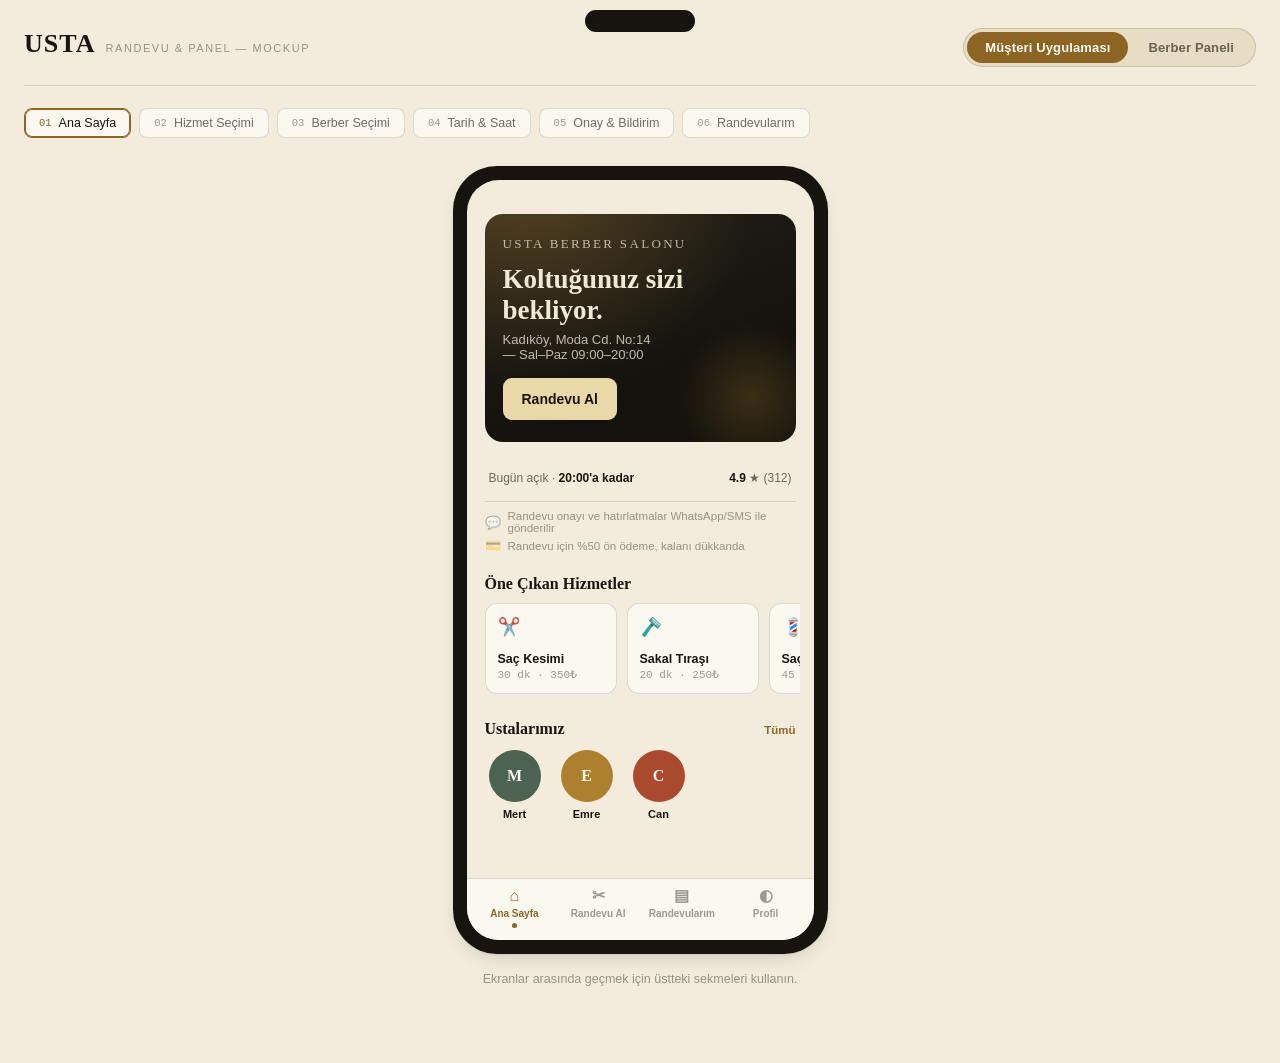
==== commit 269c1f16: "Reintroduce deposit: 50% upfront payment, remainder paid in-shop Reverses the earlier decision to re" ====
--- a/public/index.html
+++ b/public/index.html
@@ -419,6 +419,22 @@
   }
   .trustline .g{ font-size:13px; }
 
+  .deposit-note{
+    display:flex; gap:10px; align-items:flex-start;
+    background:rgba(173,128,46,.1); border:1px solid rgba(173,128,46,.3);
+    border-radius:12px; padding:12px; margin:14px 0; font-size:12.5px; color:var(--text);
+  }
+  .deposit-note .g{ font-size:16px; }
+
+  .paymethod{
+    display:flex; align-items:center; gap:10px;
+    border:1px solid var(--border-strong); border-radius:12px; padding:12px; margin-bottom:6px;
+  }
+  .paymethod .card-ico{
+    width:34px; height:24px; border-radius:5px; background:linear-gradient(135deg,#2A251C,#4A4030);
+    color:#F1E9D8; font-size:9px; display:flex; align-items:center; justify-content:center; font-weight:700;
+  }
+
   .channel-toggle{ display:flex; gap:8px; margin:10px 0 16px; }
   .ch-opt{
     flex:1; display:flex; align-items:center; justify-content:center; gap:7px;
@@ -658,6 +674,7 @@
               <span><b>4.9</b> ★ (312)</span>
             </div>
             <div class="trustline"><span class="g">💬</span>Randevu onayı ve hatırlatmalar WhatsApp/SMS ile gönderilir</div>
+            <div class="trustline" style="margin-top:-14px"><span class="g">💳</span>Randevu için %50 ön ödeme, kalanı dükkanda</div>
             <div class="section-title"><h2>Öne Çıkan Hizmetler</h2></div>
             <div class="hscroll">
               <div class="svc-chip"><div class="icon">✂️</div><div class="name">Saç Kesimi</div><div class="meta">30 dk · 350₺</div></div>
@@ -772,7 +789,20 @@
               <div class="summary-line"><span class="k">Usta</span><span class="v">Mert Usta</span></div>
               <div class="summary-line"><span class="k">Tarih</span><span class="v">22 Temmuz, Çarşamba</span></div>
               <div class="summary-line"><span class="k">Saat</span><span class="v tabular">14:30 – 15:00</span></div>
+              <div class="summary-line"><span class="k">Şimdi (%50 ön ödeme)</span><span class="v">175₺</span></div>
+              <div class="summary-line"><span class="k">Dükkanda ödenecek</span><span class="v">175₺</span></div>
               <div class="total-line"><span>Toplam</span><span class="v">350₺</span></div>
+            </div>
+
+            <div class="deposit-note">
+              <span class="g">💳</span>
+              <span>Randevunuzu garanti altına almak için <b>175₺ (%50) ön ödeme</b> alınır. Kalan <b>175₺</b> hizmet sonunda dükkanda ödenir.</span>
+            </div>
+
+            <div class="paymethod">
+              <div class="card-ico">VISA</div>
+              <div style="flex:1"><div style="font-size:13px;font-weight:600">•••• 4242</div><div style="font-size:11px;color:var(--text-faint)">Kayıtlı kart</div></div>
+              <span style="font-size:12px;color:var(--accent);font-weight:700">Değiştir</span>
             </div>
 
             <div class="cat-label" style="margin-top:18px">Onay &amp; hatırlatma nereden gönderilsin?</div>
@@ -784,14 +814,14 @@
             <div class="msg-preview">
               <div class="msg-preview-head"><span class="dot-ico wa" id="previewIcon">💬</span><span id="previewHeadLabel">USTA Berber Salonu</span></div>
               <div class="chat-bubble wa" id="previewBubble">
-                <p>✅ Randevunuz onaylandı!<br><b>22 Temmuz Çarşamba, 14:30</b><br>Mert Usta · Saç Kesimi (350₺)<br>📍 Kadıköy, Moda Cd. No:14</p>
+                <p>✅ Randevunuz onaylandı! 175₺ ön ödemeniz alındı.<br><b>22 Temmuz Çarşamba, 14:30</b><br>Mert Usta · Saç Kesimi (350₺, kalan 175₺ dükkanda)<br>📍 Kadıköy, Moda Cd. No:14</p>
                 <span class="ts">14:02 <span class="check">✓✓</span></span>
               </div>
               <p class="preview-hint">Randevudan 24 saat ve 2 saat önce otomatik hatırlatma da aynı kanaldan gönderilir.</p>
             </div>
 
-            <button class="btn btn-primary" style="width:100%" id="confirmBtn" type="button">Randevuyu Onayla</button>
-            <p class="fineprint">Randevu saatinden 6 saat öncesine kadar ücretsiz iptal edebilirsiniz.</p>
+            <button class="btn btn-primary" style="width:100%" id="confirmBtn" type="button">175₺ Öde ve Onayla</button>
+            <p class="fineprint">Randevu saatinden 6 saat öncesine kadar ücretsiz iptal edebilirsiniz. Daha geç iptallerde ön ödeme iade edilmez.</p>
           </section>
 
           <!-- 06 My appointments -->
@@ -817,7 +847,7 @@
           </section>
 
         </div>
-        <div class="toast" id="apptToast"><span>✅</span><span id="toastMsg">Randevunuz alındı — WhatsApp'tan onay gönderildi.</span></div>
+        <div class="toast" id="apptToast"><span>✅</span><span id="toastMsg">175₺ ön ödeme alındı — WhatsApp'tan onay gönderildi.</span></div>
         <div class="phone-tabbar">
           <div class="tab on"><span class="glyph">⌂</span>Ana Sayfa<span class="dot"></span></div>
           <div class="tab"><span class="glyph">✂</span>Randevu Al<span class="dot"></span></div>
@@ -1071,8 +1101,8 @@
     if(confirmBtn){
       confirmBtn.addEventListener('click', function(){
         toastMsg.textContent = selectedChannel === 'sms'
-          ? 'Randevunuz alındı — SMS ile onay gönderildi.'
-          : "Randevunuz alındı — WhatsApp'tan onay gönderildi.";
+          ? '175₺ ön ödeme alındı — SMS ile onay gönderildi.'
+          : "175₺ ön ödeme alındı — WhatsApp'tan onay gönderildi.";
         toast.classList.add('show');
         setTimeout(function(){
           document.querySelectorAll('#customerFrame .screen').forEach(function(s){ s.classList.toggle('on', s.id === 'c-appts'); });
